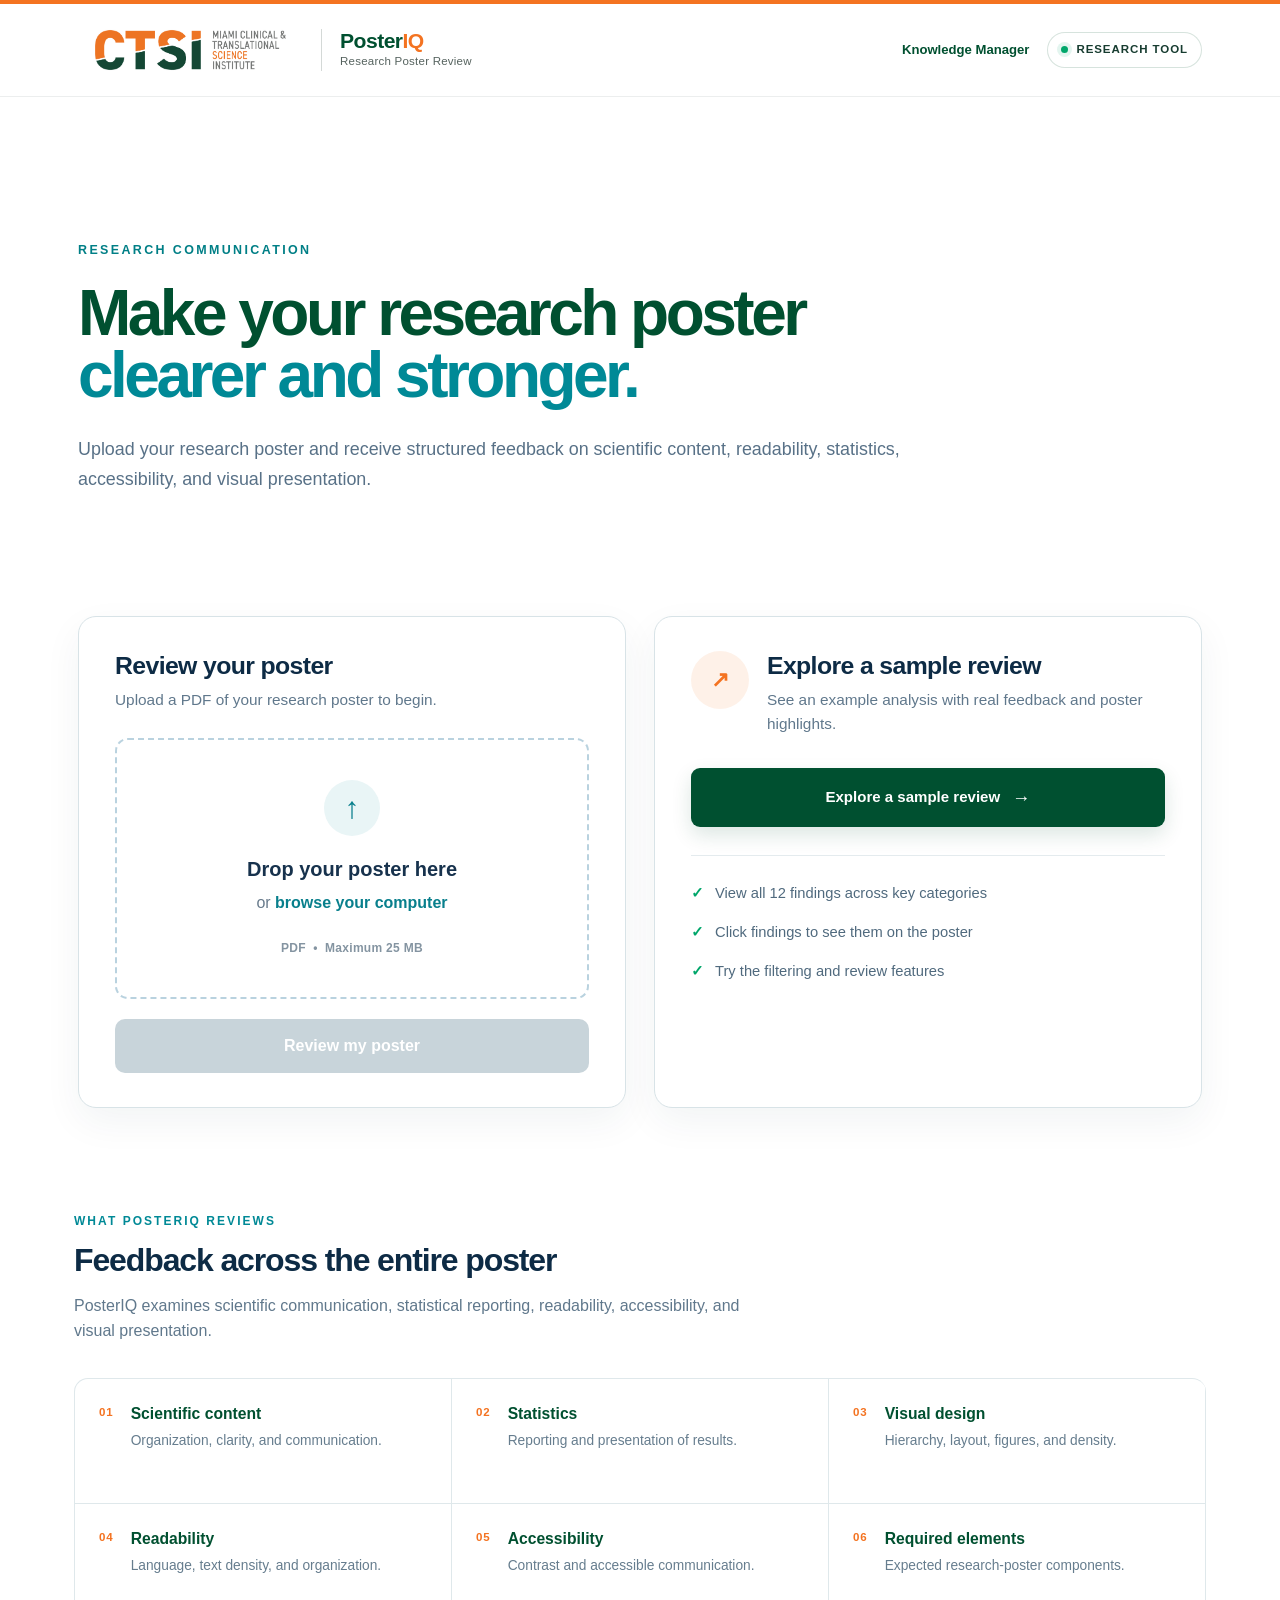
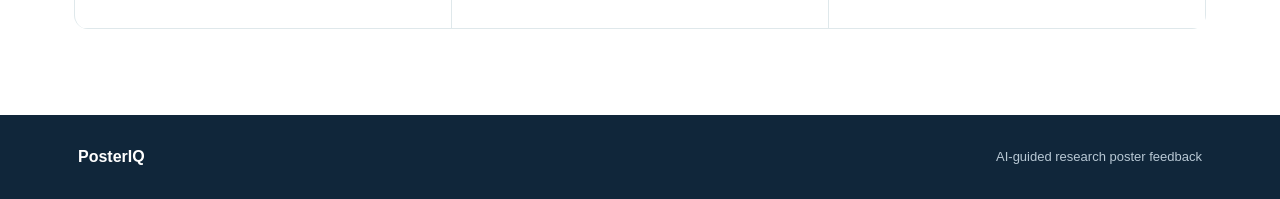
==== frontend/index.html @ c4610f8a "Load mockup images through a fresh CORS request" ====
<!DOCTYPE html>
<html lang="en">

<head>
    <meta charset="UTF-8">
    <meta name="viewport" content="width=device-width, initial-scale=1.0">

    <title>PosterIQ | Research Poster Review</title>

    <link rel="stylesheet" href="styles.css?v=7">
</head>

<body>

    <header class="site-header">
        <div class="header-inner">

            <a href="#" class="brand institutional-brand">

                <img
                    src="assets/ctsi-logo.jpg"
                    alt="Miami Clinical and Translational Science Institute"
                    class="ctsi-logo"
                >

                <span
                    class="brand-divider"
                    aria-hidden="true"
                ></span>

                <span class="product-brand">
                    <strong>
                        Poster<span>IQ</span>
                    </strong>

                    <small>
                        Research Poster Review
                    </small>
                </span>

            </a>


            <div class="header-actions">

                <a
                    href="knowledge.html"
                    class="knowledge-manager-link"
                >
                    Knowledge Manager
                </a>

                <div class="header-badge">
                    <span class="header-badge-dot"></span>
                    Research Tool
                </div>

            </div>

        </div>
    </header>


    <main>

        <!-- =========================================================
             INTRO
        ========================================================== -->
        <section class="hero">

            <div class="hero-content">

                <div class="eyebrow">
                    Research communication
                </div>

                <h1>
                    Make your research poster
                    <span>clearer and stronger.</span>
                </h1>

                <p class="hero-description">
                    Upload your research poster and receive structured feedback
                    on scientific content, readability, statistics, accessibility,
                    and visual presentation.
                </p>

            </div>

        </section>


        <!-- =========================================================
             UPLOAD WORKSPACE
        ========================================================== -->
        <section class="workspace">

            <!-- UPLOAD CARD -->
            <div class="upload-card">

                <div class="upload-heading">

                    <h2>
                        Review your poster
                    </h2>

                    <p>
                        Upload a PDF of your research poster to begin.
                    </p>

                </div>


                <!-- DROP ZONE -->
                <div
                    id="dropZone"
                    class="drop-zone"
                    tabindex="0"
                    role="button"
                    aria-label="Upload research poster PDF"
                >

                    <input
                        id="fileInput"
                        type="file"
                        accept=".pdf,application/pdf"
                        hidden
                    >

                    <div
                        class="upload-icon"
                        aria-hidden="true"
                    >
                        ↑
                    </div>

                    <h3>
                        Drop your poster here
                    </h3>

                    <p>
                        or
                        <span class="browse-text">
                            browse your computer
                        </span>
                    </p>

                    <div class="file-requirements">
                        PDF &nbsp;•&nbsp; Maximum 25 MB
                    </div>

                </div>


                <!-- SELECTED FILE -->
                <div
                    id="selectedFile"
                    class="selected-file hidden"
                >

                    <div class="file-icon">
                        PDF
                    </div>

                    <div class="file-details">

                        <strong id="fileName"></strong>

                        <span id="fileSize"></span>

                    </div>

                    <button
                        id="removeFile"
                        class="remove-file"
                        type="button"
                        aria-label="Remove selected file"
                    >
                        ×
                    </button>

                </div>


                <!-- REVIEW BUTTON -->
                <button
                    id="reviewButton"
                    class="review-button"
                    type="button"
                    disabled
                >
                    Review my poster
                </button>


                <!-- ANALYSIS STATUS -->
                <div
                    id="analysisStatus"
                    class="analysis-status hidden"
                >

                    <div class="spinner"></div>

                    <div>

                        <strong id="statusTitle">
                            Analyzing your poster
                        </strong>

                        <p id="statusMessage">
                            PosterIQ is preparing your review.
                        </p>

                    </div>

                </div>


                <!-- ERROR -->
                <div
                    id="errorMessage"
                    class="error-message hidden"
                ></div>

            </div>


            <!-- =====================================================
                 SAMPLE REVIEW CARD
            ====================================================== -->
            <aside class="sample-card">

                <div class="sample-card-heading">

                    <div
                        class="sample-card-icon"
                        aria-hidden="true"
                    >
                        ↗
                    </div>

                    <div>

                        <h2>
                            Explore a sample review
                        </h2>

                        <p>
                            See an example analysis with real feedback
                            and poster highlights.
                        </p>

                    </div>

                </div>


                <button
                    id="sampleReviewButton"
                    class="sample-card-button"
                    type="button"
                >
                    Explore a sample review
                    <span aria-hidden="true">→</span>
                </button>


                <div class="sample-features">

                    <div>
                        <span aria-hidden="true">✓</span>
                        View all 12 findings across key categories
                    </div>

                    <div>
                        <span aria-hidden="true">✓</span>
                        Click findings to see them on the poster
                    </div>

                    <div>
                        <span aria-hidden="true">✓</span>
                        Try the filtering and review features
                    </div>

                </div>

            </aside>

        </section>


        <!-- =========================================================
             WHAT POSTERIQ REVIEWS
        ========================================================== -->
        <section class="review-areas">

            <div class="review-areas-header">

                <div class="eyebrow">
                    What PosterIQ reviews
                </div>

                <h2>
                    Feedback across the entire poster
                </h2>

                <p>
                    PosterIQ examines scientific communication,
                    statistical reporting, readability, accessibility,
                    and visual presentation.
                </p>

            </div>


            <div class="review-area-grid">

                <div class="review-area-item">
                    <span>01</span>

                    <div>
                        <strong>Scientific content</strong>
                        <p>Organization, clarity, and communication.</p>
                    </div>
                </div>

                <div class="review-area-item">
                    <span>02</span>

                    <div>
                        <strong>Statistics</strong>
                        <p>Reporting and presentation of results.</p>
                    </div>
                </div>

                <div class="review-area-item">
                    <span>03</span>

                    <div>
                        <strong>Visual design</strong>
                        <p>Hierarchy, layout, figures, and density.</p>
                    </div>
                </div>

                <div class="review-area-item">
                    <span>04</span>

                    <div>
                        <strong>Readability</strong>
                        <p>Language, text density, and organization.</p>
                    </div>
                </div>

                <div class="review-area-item">
                    <span>05</span>

                    <div>
                        <strong>Accessibility</strong>
                        <p>Contrast and accessible communication.</p>
                    </div>
                </div>

                <div class="review-area-item">
                    <span>06</span>

                    <div>
                        <strong>Required elements</strong>
                        <p>Expected research-poster components.</p>
                    </div>
                </div>

            </div>

        </section>


        <!-- =========================================================
             REVIEW RESULTS
        ========================================================== -->
        <section
            id="resultsSection"
            class="results-section hidden"
        >

            <!-- RESULTS HEADER -->
            <div class="results-header">

                <div>

                    <div class="eyebrow">
                        PosterIQ review
                    </div>

                    <h2 id="resultsTitle">
                        Your poster feedback
                    </h2>

                    <p>
                        Review the highest-priority recommendations first,
                        then explore feedback by category.
                    </p>

                </div>


                <button
                    id="newReviewButton"
                    class="secondary-button"
                    type="button"
                >
                    Review another poster
                </button>

            </div>


            <!-- =====================================================
                 REVIEW WORKSPACE
            ====================================================== -->
            <div class="review-workspace">

                <!-- POSTER PREVIEW -->
                <aside class="poster-panel">

                    <div class="poster-panel-header">

                        <div>
                            <div class="panel-label">
                                Poster preview
                            </div>

                            <h3 id="posterPanelTitle">
                                Your poster
                            </h3>
                        </div>

                        <span class="preview-hint">
                            Select feedback to locate it on the poster
                        </span>

                    </div>


                    <button id="mockupButton" class="secondary-button mockup-button"
                        type="button" disabled aria-expanded="false" aria-controls="mockupEditor">
                        Preview suggested layout
                    </button>
                    <p id="mockupAvailability" class="mockup-help"></p>

                    <div
                        id="posterPreviewViewport"
                        class="poster-preview-viewport"
                    >

                        <div
                            id="posterCanvas"
                            class="poster-canvas"
                        >

                            <img
                                id="posterPreview"
                                class="poster-preview-image"
                                alt="Preview of the uploaded research poster"
                            >

                            <canvas id="mockupCanvas" class="poster-preview-image hidden"
                                role="img" aria-label="Suggested poster layout preserving the original design"></canvas>

                            <div
                                id="posterHighlights"
                                class="poster-highlights"
                                aria-hidden="true"
                            ></div>

                        </div>

                    </div>


                    <div
                        id="posterLocationStatus"
                        class="poster-location-status"
                    >
                        Poster preview
                    </div>

                    <section id="mockupEditor" class="mockup-editor hidden" aria-label="Suggested layout edits">
                        <h3>Suggested layout</h3>
                        <p class="mockup-help">Your original design stays in place. These are draft edits;
                            check their scientific meaning before using them. Figures and logos stay unchanged.
                            Typography is approximate; this preview is not a print-ready poster.</p>
                        <p id="mockupStatus" role="status" aria-live="polite"></p>
                        <div id="mockupChanges"></div>
                        <button id="downloadMockup" class="secondary-button" type="button" disabled>
                            Download mockup PNG
                        </button>
                    </section>

                </aside>


                <!-- REVIEW FEEDBACK -->
                <div class="feedback-panel">

                    <!-- SUMMARY -->
                    <div class="summary-card">

                        <div class="summary-label">
                            Overall assessment
                        </div>

                        <p
                            id="reviewOverview"
                            class="review-overview"
                        ></p>


                        <div class="summary-columns">

                            <div class="summary-column">

                                <h3>
                                    Strengths
                                </h3>

                                <div
                                    id="reviewStrengths"
                                    class="summary-list"
                                ></div>

                            </div>


                            <div class="summary-column">

                                <h3>
                                    Top priorities
                                </h3>

                                <div
                                    id="reviewPriorities"
                                    class="summary-list"
                                ></div>

                            </div>

                        </div>

                        <div id="assessmentLimitations" class="assessment-limitations hidden"></div>

                    </div>


                    <!-- CATEGORY FILTERS -->
                    <div
                        id="categoryFilters"
                        class="category-filters"
                        aria-label="Review categories"
                    >

                        <button
                            class="filter-button active"
                            data-category="all"
                            type="button"
                        >
                            All feedback
                        </button>

                        <button
                            class="filter-button"
                            data-category="scientific_content"
                            type="button"
                        >
                            Scientific content
                        </button>

                        <button
                            class="filter-button"
                            data-category="statistics"
                            type="button"
                        >
                            Statistics
                        </button>

                        <button
                            class="filter-button"
                            data-category="visual_design"
                            type="button"
                        >
                            Visual design
                        </button>

                        <button
                            class="filter-button"
                            data-category="readability"
                            type="button"
                        >
                            Readability
                        </button>

                        <button
                            class="filter-button"
                            data-category="accessibility"
                            type="button"
                        >
                            Accessibility
                        </button>

                        <button
                            class="filter-button"
                            data-category="required_elements"
                            type="button"
                        >
                            Required elements
                        </button>

                    </div>


                    <!-- DETAILED FINDINGS -->
                    <div class="findings-heading">

                        <div>

                            <div class="panel-label">
                                Detailed review
                            </div>

                            <h3>
                                Feedback
                            </h3>

                        </div>

                        <span id="findingCount"></span>

                    </div>


                    <div
                        id="findingsList"
                        class="findings-list"
                    ></div>

                </div>

            </div>

        </section>

    </main>


    <!-- =============================================================
         FOOTER
    ============================================================== -->
    <footer>

        <div class="footer-inner">

            <strong>
                PosterIQ
            </strong>

            <span>
                AI-guided research poster feedback
            </span>

        </div>

    </footer>


    <script src="mockup.js?v=2"></script>
    <script src="app.js?v=7"></script>

</body>

</html>
---- frontend/styles.css ----
:root {
    --navy: #17324d;
    --navy-dark: #10263a;
    --teal: #087f8c;
    --teal-dark: #056873;
    --teal-light: #e9f5f6;
    --blue-light: #eef4f8;
    --text: #253746;
    --muted: #687b8c;
    --border: #d9e3e9;
    --background: #f7f9fb;
    --white: #ffffff;
    --danger: #b42318;
    --shadow: 0 18px 50px rgba(24, 50, 77, 0.08);
}

/* Suggested layout keeps the original poster as its base. */
.mockup-button { margin: 0 20px; }
.mockup-button:disabled { opacity: 0.55; cursor: not-allowed; }
.mockup-help { font-size: 13px; color: var(--muted); line-height: 1.5; }
#mockupAvailability { padding: 0 20px; }
.mockup-editor { padding: 20px; border-top: 1px solid var(--border); }
.mockup-editor h3 { margin-top: 0; }
.mockup-change { margin: 18px 0; padding: 14px; border: 1px solid var(--border); border-radius: 8px; }
.mockup-change label { display: block; font-weight: 600; }
.mockup-change p { font-size: 13px; line-height: 1.5; overflow-wrap: anywhere; }
.mockup-change textarea { width: 100%; margin-top: 6px; padding: 10px; font: inherit; font-size: 14px; border: 1px solid var(--border); border-radius: 6px; resize: vertical; }
.mockup-change details { margin-bottom: 12px; font-size: 13px; }
.mockup-edit-status { color: var(--teal-dark); }
.assessment-limitations { margin-top: 16px; padding-top: 16px; border-top: 1px solid var(--border); font-size: 14px; }
.mockup-editor button:disabled { opacity: 0.55; cursor: not-allowed; }
#mockupStatus { font-size: 14px; }

* {
    box-sizing: border-box;
}

html {
    scroll-behavior: smooth;
}

body {
    margin: 0;
    background: var(--background);
    color: var(--text);
    font-family:
        Inter,
        "Segoe UI",
        Arial,
        Helvetica,
        sans-serif;
    line-height: 1.5;
}

button,
input {
    font: inherit;
}


/* HEADER */

.site-header {
    background: rgba(255, 255, 255, 0.96);
    border-bottom: 1px solid var(--border);
}

.header-inner {
    max-width: 1180px;
    min-height: 76px;
    margin: 0 auto;
    padding: 0 28px;

    display: flex;
    align-items: center;
    justify-content: space-between;
}

.brand {
    display: flex;
    align-items: center;
    gap: 12px;

    color: var(--navy);
    text-decoration: none;
}

.brand-mark {
    width: 42px;
    height: 42px;

    display: grid;
    place-items: center;

    background: var(--navy);
    color: white;

    border-radius: 10px;

    font-size: 22px;
    font-weight: 800;
}

.brand-text {
    display: flex;
    flex-direction: column;
    line-height: 1.15;
}

.brand-text strong {
    font-size: 20px;
    letter-spacing: -0.4px;
}

.brand-text small {
    margin-top: 4px;
    color: var(--muted);
    font-size: 12px;
}

.header-badge {
    padding: 7px 12px;

    background: var(--teal-light);
    color: var(--teal-dark);

    border-radius: 999px;

    font-size: 12px;
    font-weight: 700;
}


/* HERO */

.hero {
    background:
        linear-gradient(
            135deg,
            #f5f9fb 0%,
            #eef7f7 100%
        );

    border-bottom: 1px solid #e4ecef;
}

.hero-content {
    max-width: 1180px;
    margin: 0 auto;
    padding: 72px 28px 62px;
}

.eyebrow {
    margin-bottom: 14px;

    color: var(--teal);
    font-size: 13px;
    font-weight: 800;

    letter-spacing: 1.4px;
    text-transform: uppercase;
}

.hero h1 {
    max-width: 760px;
    margin: 0;

    color: var(--navy-dark);

    font-size: clamp(42px, 6vw, 68px);
    line-height: 1.03;
    letter-spacing: -2.5px;
}

.hero h1 span {
    color: var(--teal);
}

.hero-description {
    max-width: 690px;
    margin: 24px 0 0;

    color: var(--muted);

    font-size: 18px;
    line-height: 1.7;
}


/* WORKSPACE */

.workspace {
    max-width: 1180px;
    margin: 0 auto;
    padding: 58px 28px 80px;

    display: grid;
    grid-template-columns: minmax(0, 1.15fr) minmax(320px, 0.85fr);
    gap: 42px;
    align-items: start;
}


/* UPLOAD CARD */

.upload-card {
    padding: 34px;

    background: var(--white);

    border: 1px solid var(--border);
    border-radius: 18px;

    box-shadow: var(--shadow);
}

.upload-heading h2 {
    margin: 0;

    color: var(--navy);

    font-size: 26px;
    letter-spacing: -0.6px;
}

.upload-heading p {
    margin: 8px 0 26px;
    color: var(--muted);
}


/* DROP ZONE */

.drop-zone {
    min-height: 285px;
    padding: 40px 24px;

    display: flex;
    flex-direction: column;
    align-items: center;
    justify-content: center;

    text-align: center;

    background: #fbfcfd;

    border: 2px dashed #b9cbd5;
    border-radius: 14px;

    cursor: pointer;

    transition:
        border-color 0.2s ease,
        background 0.2s ease,
        transform 0.2s ease;
}

.drop-zone:hover,
.drop-zone:focus {
    outline: none;

    border-color: var(--teal);
    background: #f4fbfb;
}

.drop-zone.drag-over {
    border-color: var(--teal);
    background: var(--teal-light);
    transform: scale(1.01);
}

.upload-icon {
    width: 56px;
    height: 56px;
    margin-bottom: 18px;

    display: grid;
    place-items: center;

    background: var(--teal-light);
    color: var(--teal);

    border-radius: 50%;

    font-size: 30px;
    font-weight: 400;
}

.drop-zone h3 {
    margin: 0;

    color: var(--navy);

    font-size: 20px;
}

.drop-zone p {
    margin: 7px 0 0;
    color: var(--muted);
}

.browse-text {
    color: var(--teal);
    font-weight: 700;
}

.file-requirements {
    margin-top: 24px;

    color: #8494a1;

    font-size: 12px;
    font-weight: 600;
    letter-spacing: 0.3px;
}


/* SELECTED FILE */

.selected-file {
    margin-top: 18px;
    padding: 14px 16px;

    display: flex;
    align-items: center;
    gap: 14px;

    background: var(--blue-light);

    border: 1px solid #d5e2e9;
    border-radius: 10px;
}

.file-icon {
    width: 44px;
    height: 44px;

    display: grid;
    place-items: center;

    background: var(--navy);
    color: white;

    border-radius: 8px;

    font-size: 11px;
    font-weight: 800;
}

.file-details {
    min-width: 0;
    flex: 1;

    display: flex;
    flex-direction: column;
}

.file-details strong {
    overflow: hidden;
    color: var(--navy);
    text-overflow: ellipsis;
    white-space: nowrap;
}

.file-details span {
    margin-top: 2px;
    color: var(--muted);
    font-size: 12px;
}

.remove-file {
    width: 34px;
    height: 34px;

    background: transparent;
    color: var(--muted);

    border: 0;
    border-radius: 50%;

    cursor: pointer;

    font-size: 24px;
    line-height: 1;
}

.remove-file:hover {
    background: white;
    color: var(--danger);
}


/* REVIEW BUTTON */

.review-button {
    width: 100%;
    margin-top: 20px;
    padding: 15px 20px;

    background: var(--teal);
    color: white;

    border: 0;
    border-radius: 10px;

    cursor: pointer;

    font-weight: 800;

    transition:
        background 0.2s ease,
        transform 0.2s ease;
}

.review-button:hover:not(:disabled) {
    background: var(--teal-dark);
    transform: translateY(-1px);
}

.review-button:disabled {
    background: #c8d4da;
    cursor: not-allowed;
}


/* ANALYSIS STATUS */

.analysis-status {
    margin-top: 20px;
    padding: 17px;

    display: flex;
    align-items: center;
    gap: 14px;

    background: #f2f8fa;

    border: 1px solid #d6e7eb;
    border-radius: 10px;
}

.analysis-status strong {
    color: var(--navy);
}

.analysis-status p {
    margin: 2px 0 0;
    color: var(--muted);
    font-size: 13px;
}

.spinner {
    width: 28px;
    height: 28px;

    flex: 0 0 auto;

    border: 3px solid #cfe2e5;
    border-top-color: var(--teal);
    border-radius: 50%;

    animation: spin 0.8s linear infinite;
}

@keyframes spin {
    to {
        transform: rotate(360deg);
    }
}


/* ERROR */

.error-message {
    margin-top: 18px;
    padding: 13px 15px;

    background: #fff3f2;
    color: var(--danger);

    border: 1px solid #f4ceca;
    border-radius: 8px;

    font-size: 14px;
}


/* REVIEW INFO */

.review-info {
    padding: 8px 0 0;
}

.info-label {
    color: var(--teal);

    font-size: 12px;
    font-weight: 800;

    letter-spacing: 1.2px;
    text-transform: uppercase;
}

.review-info > h2 {
    margin: 10px 0 12px;

    color: var(--navy-dark);

    font-size: 30px;
    line-height: 1.2;
    letter-spacing: -0.8px;
}

.review-info > p {
    margin: 0 0 28px;

    color: var(--muted);
    line-height: 1.7;
}

.review-categories {
    border-top: 1px solid var(--border);
}

.category {
    padding: 18px 0;

    display: grid;
    grid-template-columns: 42px 1fr;
    gap: 12px;

    border-bottom: 1px solid var(--border);
}

.category > span {
    padding-top: 2px;

    color: var(--teal);

    font-size: 12px;
    font-weight: 800;
}

.category strong {
    color: var(--navy);
}

.category p {
    margin: 3px 0 0;

    color: var(--muted);

    font-size: 13px;
}


/* FOOTER */

footer {
    background: var(--navy-dark);
    color: white;
}

.footer-inner {
    max-width: 1180px;
    min-height: 84px;
    margin: 0 auto;
    padding: 0 28px;

    display: flex;
    align-items: center;
    justify-content: space-between;
    gap: 20px;
}

.footer-inner span {
    color: #b8c8d4;
    font-size: 13px;
}


/* UTILITIES */

.hidden {
    display: none !important;
}


/* RESPONSIVE */

@media (max-width: 850px) {
    .workspace {
        grid-template-columns: 1fr;
    }

    .review-info {
        padding-top: 18px;
    }
}

@media (max-width: 600px) {
    .header-inner {
        padding: 0 18px;
    }

    .header-badge {
        display: none;
    }

    .hero-content {
        padding: 52px 20px 46px;
    }

    .hero h1 {
        font-size: 42px;
        letter-spacing: -1.6px;
    }

    .hero-description {
        font-size: 16px;
    }

    .workspace {
        padding: 34px 18px 56px;
    }

    .upload-card {
        padding: 22px;
    }

    .drop-zone {
        min-height: 240px;
    }

    .footer-inner {
        padding: 20px;

        flex-direction: column;
        align-items: flex-start;
        justify-content: center;
    }
}

/* =========================================================
   REVIEW RESULTS
========================================================= */

.results-section {
    max-width: 1180px;
    margin: 0 auto;
    padding: 20px 28px 90px;
}

.results-header {
    margin-bottom: 30px;

    display: flex;
    align-items: flex-end;
    justify-content: space-between;
    gap: 30px;
}

.results-header h2 {
    margin: 6px 0 8px;

    color: var(--navy-dark);

    font-size: 36px;
    line-height: 1.15;
    letter-spacing: -1px;
}

.results-header p {
    max-width: 680px;
    margin: 0;

    color: var(--muted);
    line-height: 1.7;
}

.secondary-button {
    flex: 0 0 auto;

    padding: 11px 17px;

    background: white;
    color: var(--navy);

    border: 1px solid var(--border);
    border-radius: 9px;

    cursor: pointer;

    font-weight: 700;
}

.secondary-button:hover {
    border-color: var(--teal);
    color: var(--teal);
}


/* SUMMARY */

.summary-card {
    padding: 30px;

    background: white;

    border: 1px solid var(--border);
    border-radius: 16px;

    box-shadow: var(--shadow);
}

.summary-label {
    margin-bottom: 8px;

    color: var(--teal);

    font-size: 12px;
    font-weight: 800;
    letter-spacing: 1px;
    text-transform: uppercase;
}

.review-overview {
    max-width: 940px;
    margin: 0;

    color: var(--navy-dark);

    font-size: 19px;
    line-height: 1.65;
}

.summary-columns {
    margin-top: 28px;
    padding-top: 26px;

    display: grid;
    grid-template-columns: 1fr 1fr;
    gap: 40px;

    border-top: 1px solid var(--border);
}

.summary-column h3 {
    margin: 0 0 14px;

    color: var(--navy);

    font-size: 16px;
}

.summary-item {
    position: relative;

    margin: 0 0 11px;
    padding-left: 20px;

    color: var(--text);

    font-size: 14px;
    line-height: 1.55;
}

.summary-item::before {
    content: "";

    position: absolute;
    top: 8px;
    left: 1px;

    width: 7px;
    height: 7px;

    background: var(--teal);

    border-radius: 50%;
}


/* CATEGORY FILTERS */

.category-filters {
    margin: 34px 0 28px;

    display: flex;
    flex-wrap: wrap;
    gap: 8px;
}

.filter-button {
    padding: 9px 13px;

    background: white;
    color: var(--muted);

    border: 1px solid var(--border);
    border-radius: 999px;

    cursor: pointer;

    font-size: 13px;
    font-weight: 700;
}

.filter-button:hover {
    border-color: #9cb8c2;
    color: var(--navy);
}

.filter-button.active {
    background: var(--navy);
    color: white;

    border-color: var(--navy);
}


/* FINDINGS */

.findings-heading {
    margin-bottom: 14px;

    display: flex;
    align-items: center;
    justify-content: space-between;
}

.findings-heading h3 {
    margin: 0;

    color: var(--navy-dark);

    font-size: 21px;
}

.findings-heading span {
    color: var(--muted);
    font-size: 13px;
}

.findings-list {
    display: grid;
    gap: 14px;
}

.finding-card {
    overflow: hidden;

    background: white;

    border: 1px solid var(--border);
    border-radius: 13px;
}

.finding-main {
    padding: 22px 24px;
}

.finding-meta {
    margin-bottom: 12px;

    display: flex;
    flex-wrap: wrap;
    align-items: center;
    gap: 8px;
}

.finding-category {
    color: var(--teal);

    font-size: 11px;
    font-weight: 800;
    letter-spacing: 0.8px;
    text-transform: uppercase;
}

.priority-badge {
    padding: 4px 8px;

    border-radius: 999px;

    font-size: 10px;
    font-weight: 800;
    letter-spacing: 0.5px;
    text-transform: uppercase;
}

.priority-high {
    background: #fff0ee;
    color: #a83b31;
}

.priority-medium {
    background: #fff7e8;
    color: #986a16;
}

.priority-low {
    background: #eef5f8;
    color: #567381;
}

.finding-title {
    margin: 0;

    color: var(--navy-dark);

    font-size: 18px;
    line-height: 1.4;
}

.finding-section {
    margin-top: 20px;
}

.finding-section-label {
    margin-bottom: 5px;

    color: var(--muted);

    font-size: 11px;
    font-weight: 800;
    letter-spacing: 0.8px;
    text-transform: uppercase;
}

.finding-section p {
    margin: 0;

    color: var(--text);

    font-size: 14px;
    line-height: 1.65;
}


/* GUIDANCE SOURCE */

.guidance-source {
    padding: 14px 24px;

    display: flex;
    align-items: flex-start;
    justify-content: space-between;
    gap: 18px;

    background: #f7fafb;

    border-top: 1px solid var(--border);
}

.guidance-source strong {
    display: block;

    margin-bottom: 2px;

    color: var(--navy);

    font-size: 12px;
}

.guidance-source span {
    color: var(--muted);

    font-size: 12px;
    line-height: 1.45;
}

.guidance-type {
    flex: 0 0 auto;

    padding: 5px 8px;

    background: var(--teal-light);
    color: var(--teal-dark);

    border-radius: 6px;

    font-size: 10px !important;
    font-weight: 800;

    text-transform: uppercase;
}

.guidance-type.general {
    background: #eef2f4;
    color: #637682;
}


/* RESULTS RESPONSIVE */

@media (max-width: 750px) {

    .results-section {
        padding: 10px 18px 60px;
    }

    .results-header {
        align-items: flex-start;
        flex-direction: column;
    }

    .results-header h2 {
        font-size: 30px;
    }

    .summary-columns {
        grid-template-columns: 1fr;
        gap: 24px;
    }

    .guidance-source {
        flex-direction: column;
    }
}

/* =========================================================
   REVIEW WORKSPACE V2
========================================================= */

.review-workspace {
    display: grid;
    grid-template-columns: minmax(420px, 0.9fr) minmax(520px, 1.1fr);
    gap: 28px;
    align-items: start;
}


/* POSTER PANEL */

.poster-panel {
    position: sticky;
    top: 24px;

    overflow: hidden;

    background: var(--white);

    border: 1px solid var(--border);
    border-radius: 16px;

    box-shadow: var(--shadow);
}

.poster-panel-header {
    padding: 20px 22px 17px;

    display: flex;
    align-items: flex-start;
    justify-content: space-between;
    gap: 18px;

    border-bottom: 1px solid var(--border);
}

.panel-label {
    margin-bottom: 4px;

    color: var(--teal);

    font-size: 10px;
    font-weight: 800;
    letter-spacing: 1px;
    text-transform: uppercase;
}

.poster-panel-header h3 {
    margin: 0;

    color: var(--navy-dark);

    font-size: 19px;
    line-height: 1.2;
}

.preview-hint {
    max-width: 175px;

    color: var(--muted);

    font-size: 11px;
    line-height: 1.4;
    text-align: right;
}


/* POSTER VIEWPORT */

.poster-preview-viewport {
    min-height: 390px;
	max-height: 72vh;
    padding: 20px;

    display: flex;
    align-items: flex-start;
    justify-content: center;

    overflow: auto;

    background: #edf1f3;
}

.poster-canvas {
    position: relative;

    width: 100%;
    max-width: 560px;
    margin: 0 auto;

    line-height: 0;
}

.poster-preview-image {
    display: block;

    width: 100%;
    max-width: 100%;
    height: auto;
    object-fit: contain;

    background: white;

    border: 1px solid #cfd9de;

    box-shadow:
        0 8px 24px rgba(16, 38, 58, 0.12);
}

.poster-highlights {
    position: absolute;
    inset: 0;

    pointer-events: none;
}


/* LOCATION STATUS */

.poster-location-status {
    min-height: 42px;
    padding: 12px 20px;

    display: flex;
    align-items: center;

    background: #f8fafb;
    color: var(--muted);

    border-top: 1px solid var(--border);

    font-size: 12px;
}


/* FEEDBACK PANEL */

.feedback-panel {
    min-width: 0;
}

.feedback-panel .summary-card {
    box-shadow: none;
}

.feedback-panel .review-overview {
    font-size: 17px;
}

.feedback-panel .summary-columns {
    gap: 26px;
}

.feedback-panel .category-filters {
    margin-top: 24px;
    margin-bottom: 24px;
}


/* FINDINGS IN WORKSPACE */

.feedback-panel .findings-heading {
    margin-top: 4px;
    margin-bottom: 14px;

    align-items: flex-end;
}

.feedback-panel .findings-heading h3 {
    margin: 2px 0 0;
}

.feedback-panel .finding-card {
    transition:
        border-color 0.2s ease,
        box-shadow 0.2s ease,
        transform 0.2s ease;
}

.feedback-panel .finding-card:hover {
    border-color: #adc6cf;

    box-shadow:
        0 8px 24px rgba(24, 50, 77, 0.07);

    transform: translateY(-1px);
}


/* =========================================================
   REVIEW WORKSPACE RESPONSIVE
========================================================= */

@media (max-width: 1050px) {

    .review-workspace {
        grid-template-columns: minmax(340px, 0.8fr) minmax(440px, 1.2fr);
        gap: 22px;
    }

    .poster-panel-header {
        flex-direction: column;
        gap: 7px;
    }

    .preview-hint {
        max-width: none;
        text-align: left;
    }

}


@media (max-width: 850px) {

    .review-workspace {
        grid-template-columns: 1fr;
    }

    .poster-panel {
        position: relative;
        top: auto;
    }

    .poster-preview-viewport {
        min-height: 0;
    }

}


@media (max-width: 600px) {

    .poster-preview-viewport {
        padding: 12px;
    }

    .poster-panel-header {
        padding: 17px;
    }

    .poster-location-status {
        padding: 11px 17px;
    }

}

/* =========================================================
   LOCATION-AWARE FEEDBACK
========================================================= */

.poster-highlight {
    position: absolute;

    background: rgba(0, 137, 150, 0.18);
    border: 3px solid var(--teal);
    border-radius: 4px;

    box-shadow:
        0 0 0 2px rgba(255, 255, 255, 0.8),
        0 4px 14px rgba(0, 77, 86, 0.2);

    animation: poster-highlight-in 0.25s ease-out;
}

@keyframes poster-highlight-in {
    from {
        opacity: 0;
        transform: scale(0.98);
    }

    to {
        opacity: 1;
        transform: scale(1);
    }
}


.finding-card[role="button"] {
    cursor: pointer;
}

.finding-card[role="button"]:focus-visible {
    outline: 3px solid rgba(0, 137, 150, 0.25);
    outline-offset: 3px;
}

.finding-card-active {
    border-color: var(--teal) !important;

    box-shadow:
        0 0 0 2px rgba(0, 137, 150, 0.12),
        0 10px 28px rgba(24, 50, 77, 0.09) !important;
}

/* =========================================================
   SAMPLE REVIEW
========================================================= */

.sample-review-option {
    margin-top: 22px;
}

.sample-divider {
    display: flex;
    align-items: center;
    gap: 12px;
    margin: 0 0 16px;
    color: var(--muted);
    font-size: 0.78rem;
    text-transform: uppercase;
    letter-spacing: 0.08em;
}

.sample-divider::before,
.sample-divider::after {
    content: "";
    flex: 1;
    height: 1px;
    background: var(--border);
}

.sample-divider span {
    flex: 0 0 auto;
}

.sample-review-button {
    width: 100%;
    display: flex;
    align-items: center;
    gap: 14px;

    padding: 15px 17px;

    background: #ffffff;
    border: 1px solid var(--border);
    border-radius: 10px;

    color: var(--navy);
    text-align: left;
    font: inherit;

    cursor: pointer;

    transition:
        border-color 0.18s ease,
        box-shadow 0.18s ease,
        transform 0.18s ease;
}

.sample-review-button:hover {
    border-color: var(--teal);
    box-shadow: 0 6px 18px rgba(24, 50, 77, 0.08);
    transform: translateY(-1px);
}

.sample-review-button:focus-visible {
    outline: 3px solid rgba(0, 137, 150, 0.2);
    outline-offset: 3px;
}

.sample-review-icon {
    display: flex;
    align-items: center;
    justify-content: center;

    flex: 0 0 38px;
    width: 38px;
    height: 38px;

    border-radius: 50%;
    background: rgba(0, 137, 150, 0.1);

    color: var(--teal);
    font-size: 1.05rem;
    font-weight: 700;
}

.sample-review-text {
    display: flex;
    flex-direction: column;
    gap: 3px;
}

.sample-review-text strong {
    font-size: 0.94rem;
}

.sample-review-text small {
    color: var(--muted);
    font-size: 0.8rem;
    line-height: 1.4;
}

/* =========================================================
   CTSI / POSTERIQ INSTITUTIONAL HEADER
========================================================= */

.site-header {
    background: #f7f4ed;
    border-top: 4px solid #f47321;
    border-bottom: 1px solid rgba(17, 48, 38, 0.08);
}

.header-inner {
    min-height: 92px;
}

.institutional-brand {
    display: flex;
    align-items: center;
    gap: 18px;
    text-decoration: none;
}

.ctsi-logo {
    display: block;
    width: 225px;
    height: auto;
    object-fit: contain;
}

.brand-divider {
    width: 1px;
    height: 42px;
    background: rgba(17, 48, 38, 0.18);
}

.product-brand {
    display: flex;
    flex-direction: column;
    gap: 2px;
}

.product-brand strong {
    color: #005030;
    font-size: 1.32rem;
    font-weight: 700;
    letter-spacing: -0.025em;
    line-height: 1;
}

.product-brand strong span {
    color: #f47321;
}

.product-brand small {
    color: #56635f;
    font-size: 0.72rem;
    font-weight: 500;
    letter-spacing: 0.02em;
}

.header-badge {
    display: inline-flex;
    align-items: center;
    gap: 8px;

    padding: 8px 13px;

    background: rgba(255, 255, 255, 0.72);
    border: 1px solid rgba(0, 80, 48, 0.16);
    border-radius: 999px;

    color: #173c30;
    font-size: 0.72rem;
    font-weight: 700;
    letter-spacing: 0.08em;
    text-transform: uppercase;
}

.header-badge-dot {
    width: 7px;
    height: 7px;
    border-radius: 50%;
    background: #00a66a;
    box-shadow: 0 0 0 4px rgba(0, 166, 106, 0.11);
}

@media (max-width: 700px) {
    .ctsi-logo {
        width: 175px;
    }

    .brand-divider {
        height: 34px;
    }

    .product-brand small {
        display: none;
    }

    .header-badge {
        display: none;
    }
}

/* =========================================================
   POSTERIQ BRANDING — WHITE CANVAS
========================================================= */

body {
    background: #ffffff;
}

.site-header {
    background: #ffffff;
}

.hero {
    background: #ffffff;
    border-bottom: 0;
}

.workspace {
    background: #ffffff;
}

/* =========================================================
   LANDING PAGE ACTION CARDS
========================================================= */

.workspace {
    display: grid;
    grid-template-columns: repeat(2, minmax(0, 1fr));
    gap: 28px;
    align-items: stretch;

    max-width: 1180px;
    margin: 0 auto;
    padding-top: 30px;
    padding-bottom: 70px;
}

.upload-card,
.sample-card {
    min-width: 0;
    padding: 34px 36px;

    background: #ffffff;
    border: 1px solid #d8e3e7;
    border-radius: 18px;

    box-shadow:
        0 14px 38px rgba(24, 50, 77, 0.055);
}

.upload-card {
    display: flex;
    flex-direction: column;
}

.upload-heading h2,
.sample-card-heading h2 {
    margin: 0 0 7px;

    color: #0d2b45;
    font-size: 1.55rem;
    line-height: 1.2;
    letter-spacing: -0.025em;
}

.upload-heading p,
.sample-card-heading p {
    margin: 0;

    color: #60788c;
    font-size: 0.96rem;
    line-height: 1.55;
}


/* Upload area */

.drop-zone {
    margin-top: 26px;
    min-height: 215px;

    display: flex;
    flex-direction: column;
    align-items: center;
    justify-content: center;

    background: #ffffff;
    border: 2px dashed #b9d2df;
    border-radius: 13px;
}

.review-button {
    margin-top: 20px;
}


/* Sample card */

.sample-card {
    display: flex;
    flex-direction: column;
}

.sample-card-heading {
    display: flex;
    align-items: flex-start;
    gap: 18px;
}

.sample-card-icon {
    display: flex;
    align-items: center;
    justify-content: center;

    flex: 0 0 58px;
    width: 58px;
    height: 58px;

    border-radius: 50%;

    background: rgba(244, 115, 33, 0.10);
    color: #f47321;

    font-size: 1.35rem;
    font-weight: 700;
}

.sample-card-button {
    width: 100%;

    display: flex;
    align-items: center;
    justify-content: center;
    gap: 12px;

    margin-top: 32px;
    padding: 16px 20px;

    border: 0;
    border-radius: 9px;

    background: #005030;
    color: #ffffff;

    font: inherit;
    font-size: 0.94rem;
    font-weight: 700;

    cursor: pointer;

    box-shadow:
        0 8px 20px rgba(0, 80, 48, 0.14);

    transition:
        background 0.18s ease,
        transform 0.18s ease,
        box-shadow 0.18s ease;
}

.sample-card-button:hover {
    background: #006b40;
    transform: translateY(-1px);

    box-shadow:
        0 10px 24px rgba(0, 80, 48, 0.18);
}

.sample-card-button:focus-visible {
    outline: 3px solid rgba(0, 137, 150, 0.22);
    outline-offset: 3px;
}

.sample-card-button span {
    font-size: 1.15rem;
}

.sample-features {
    display: grid;
    gap: 17px;

    margin-top: 28px;
    padding-top: 26px;

    border-top: 1px solid #e4ebee;

    color: #506a7e;
    font-size: 0.92rem;
}

.sample-features div {
    display: flex;
    align-items: flex-start;
    gap: 11px;
}

.sample-features span {
    color: #00a66a;
    font-weight: 800;
}


/* Responsive */

@media (max-width: 850px) {
    .workspace {
        grid-template-columns: 1fr;
    }
}

@media (max-width: 600px) {
    .upload-card,
    .sample-card {
        padding: 26px 22px;
    }
}

/* =========================================================
   POSTERIQ HERO REFINEMENT
========================================================= */

.hero {
    padding: 72px 24px 42px;
}

.hero-content {
    width: 100%;
    max-width: 1180px;
    margin: 0 auto;
}

.hero .eyebrow {
    margin-bottom: 22px;

    color: #007f86;
    font-size: 0.78rem;
    font-weight: 800;
    letter-spacing: 0.19em;
    text-transform: uppercase;
}

.hero h1 {
    max-width: 850px;
    margin: 0;

    color: #005030;
    font-size: clamp(3rem, 5vw, 4.65rem);
    font-weight: 750;
    line-height: 0.98;
    letter-spacing: -0.055em;
}

.hero h1 span {
    display: block;
    color: #008996;
}

.hero-description {
    max-width: 850px;
    margin: 28px 0 0;

    color: #587187;
    font-size: 1.12rem;
    line-height: 1.65;
}


/* Bring the action cards closer to the hero */

.workspace {
    padding-top: 18px;
}


/* Responsive hero */

@media (max-width: 850px) {
    .hero {
        padding-top: 54px;
        padding-bottom: 34px;
    }

    .hero h1 {
        max-width: 700px;
    }
}

@media (max-width: 600px) {
    .hero {
        padding: 42px 22px 28px;
    }

    .hero h1 {
        font-size: clamp(2.55rem, 12vw, 3.4rem);
        line-height: 1;
    }

    .hero-description {
        margin-top: 22px;
        font-size: 1rem;
    }
}

/* =========================================================
   WHAT POSTERIQ REVIEWS
========================================================= */

.review-areas {
    max-width: 1180px;
    margin: 0 auto;
    padding: 34px 24px 86px;
}

.review-areas-header {
    max-width: 680px;
    margin-bottom: 34px;
}

.review-areas-header .eyebrow {
    margin-bottom: 12px;

    color: #008996;
    font-size: 0.75rem;
    font-weight: 800;
    letter-spacing: 0.17em;
    text-transform: uppercase;
}

.review-areas-header h2 {
    margin: 0;

    color: #0d2b45;
    font-size: 2rem;
    line-height: 1.15;
    letter-spacing: -0.035em;
}

.review-areas-header p {
    margin: 14px 0 0;

    color: #60788c;
    font-size: 1rem;
    line-height: 1.6;
}


/* Category grid */

.review-area-grid {
    display: grid;
    grid-template-columns: repeat(3, minmax(0, 1fr));

    border-top: 1px solid #dfe8eb;
    border-left: 1px solid #dfe8eb;

    border-radius: 14px;
    overflow: hidden;

    background: #ffffff;
}

.review-area-item {
    display: flex;
    align-items: flex-start;
    gap: 17px;

    min-height: 125px;
    padding: 25px 24px;

    border-right: 1px solid #dfe8eb;
    border-bottom: 1px solid #dfe8eb;
}

.review-area-item > span {
    flex: 0 0 auto;

    color: #f47321;
    font-size: 0.72rem;
    font-weight: 800;
    letter-spacing: 0.08em;
}

.review-area-item strong {
    display: block;

    color: #005030;
    font-size: 0.98rem;
    line-height: 1.3;
}

.review-area-item p {
    margin: 7px 0 0;

    color: #667d8e;
    font-size: 0.86rem;
    line-height: 1.5;
}


/* Subtle interaction */

.review-area-item {
    transition:
        background 0.18s ease,
        transform 0.18s ease;
}

.review-area-item:hover {
    background: #f8fbfa;
}


/* Responsive */

@media (max-width: 850px) {
    .review-area-grid {
        grid-template-columns: repeat(2, minmax(0, 1fr));
    }
}

@media (max-width: 600px) {
    .review-areas {
        padding: 24px 22px 64px;
    }

    .review-area-grid {
        grid-template-columns: 1fr;
    }

    .review-area-item {
        min-height: auto;
    }
}

/* =========================================================
   POSTERIQ REVIEW EXPERIENCE
========================================================= */

.results-section {
    background: #ffffff;
}

.results-header {
    max-width: 1180px;
    margin-left: auto;
    margin-right: auto;
    padding-top: 58px;
    padding-bottom: 30px;
}

.results-header .eyebrow {
    color: #008996;
    font-size: 0.75rem;
    font-weight: 800;
    letter-spacing: 0.17em;
    text-transform: uppercase;
}

.results-header h2 {
    margin-top: 12px;
    color: #0d2b45;
    font-size: 2.45rem;
    line-height: 1.1;
    letter-spacing: -0.04em;
}

.results-header p {
    margin-top: 10px;
    color: #60788c;
}


/* Review another poster */

.secondary-button {
    border: 1px solid #cbdde2;
    border-radius: 9px;
    background: #ffffff;
    color: #005030;
    font-weight: 700;
}

.secondary-button:hover {
    border-color: #005030;
    background: #f7fbf9;
}


/* Main two-column review workspace */

.review-workspace {
    max-width: 1180px;
    margin-left: auto;
    margin-right: auto;
    gap: 28px;
}


/* Poster panel */

.poster-panel {
    overflow: hidden;

    background: #ffffff;
    border: 1px solid #d8e3e7;
    border-radius: 16px;

    box-shadow:
        0 14px 38px rgba(24, 50, 77, 0.055);
}

.poster-panel-header {
    padding: 20px 22px;
}

.panel-label {
    color: #008996;
    font-size: 0.7rem;
    font-weight: 800;
    letter-spacing: 0.12em;
    text-transform: uppercase;
}

.poster-panel-header h3 {
    margin-top: 5px;
    color: #0d2b45;
    font-size: 1.25rem;
}

.preview-hint {
    max-width: 190px;
    color: #718696;
    font-size: 0.75rem;
    line-height: 1.4;
    text-align: right;
}

.poster-location-status {
    padding: 12px 20px;

    border-top: 1px solid #e1e9ec;

    color: #637b8d;
    font-size: 0.78rem;
}


/* Overall assessment */

.summary-card {
    padding: 30px;

    background: #ffffff;
    border: 1px solid #d8e3e7;
    border-radius: 16px;

    box-shadow:
        0 14px 38px rgba(24, 50, 77, 0.055);
}

.summary-label {
    color: #008996;
    font-size: 0.72rem;
    font-weight: 800;
    letter-spacing: 0.13em;
    text-transform: uppercase;
}

.review-overview {
    margin-top: 14px;

    color: #17364e;
    font-size: 1rem;
    line-height: 1.65;
}

.summary-columns {
    margin-top: 26px;
    padding-top: 25px;

    border-top: 1px solid #e1e9ec;
    gap: 30px;
}

.summary-column h3 {
    margin-bottom: 14px;

    color: #0d2b45;
    font-size: 0.95rem;
}

.summary-list {
    color: #536c7e;
    font-size: 0.88rem;
    line-height: 1.55;
}


/* Make the bullets feel intentional */

.summary-list li::marker {
    color: #008996;
}


/* Responsive */

@media (max-width: 850px) {
    .results-header,
    .review-workspace {
        max-width: none;
    }

    .results-header h2 {
        font-size: 2rem;
    }

    .summary-card {
        padding: 24px;
    }
}

/* =========================================================
   DETAILED FEEDBACK CARDS
========================================================= */

.findings-heading {
    margin-top: 28px;
    margin-bottom: 16px;
}

.findings-heading h3 {
    margin-top: 5px;

    color: #0d2b45;
    font-size: 1.35rem;
    letter-spacing: -0.02em;
}

#findingCount {
    color: #718696;
    font-size: 0.82rem;
}


/* Individual finding */

.finding-card {
    padding: 26px 26px 28px;

    background: #ffffff;
    border: 1px solid #d8e3e7;
    border-radius: 14px;

    box-shadow:
        0 8px 26px rgba(24, 50, 77, 0.045);

    transition:
        border-color 0.18s ease,
        box-shadow 0.18s ease,
        transform 0.18s ease;
}

.finding-card:hover {
    border-color: #9fcbd0;

    box-shadow:
        0 12px 30px rgba(24, 50, 77, 0.075);
}


/* Finding headline */

.finding-card h4 {
    margin-top: 17px;
    margin-bottom: 22px;

    color: #0d2b45;
    font-size: 1.12rem;
    line-height: 1.38;
    letter-spacing: -0.015em;
}


/* Labels such as Evidence / Recommendation */

.finding-section-label {
    margin-top: 20px;
    margin-bottom: 7px;

    color: #60788c;
    font-size: 0.69rem;
    font-weight: 800;
    letter-spacing: 0.1em;
    text-transform: uppercase;
}


/* Main finding text */

.finding-card p {
    color: #304d63;
    line-height: 1.58;
}


/* Make recommendation visually distinct */

.finding-recommendation {
    margin-top: 22px;
    padding: 18px 20px;

    background: #f5faf8;
    border-left: 4px solid #005030;
    border-radius: 0 9px 9px 0;
}


/* Poster location */

.finding-location {
    margin-top: 18px;
    padding: 11px 14px;

    background: #f6fafb;
    border-radius: 8px;

    color: #536d80;
    font-size: 0.82rem;
}


/* Provenance / supporting guidance */

.finding-guidance {
    margin-top: 22px;
    padding-top: 18px;

    border-top: 1px solid #e2eaed;

    color: #687f90;
    font-size: 0.8rem;
    line-height: 1.5;
}


/* Selected finding */

.finding-card-active {
    border-color: #008996 !important;

    box-shadow:
        0 0 0 3px rgba(0, 137, 150, 0.10),
        0 14px 32px rgba(24, 50, 77, 0.08) !important;
}

/* =========================================================
   RICH PROVENANCE
========================================================= */

.guidance-content {
    min-width: 0;
}

.guidance-content > strong {
    display: block;

    color: #17364e;
    font-size: 0.82rem;
    font-weight: 800;
}

.guidance-meta {
    margin-top: 5px;

    color: #60788c;
    font-size: 0.78rem;
    line-height: 1.45;
}

.guidance-text {
    max-width: 720px;
    margin: 12px 0 0;

    color: #304d63;
    font-size: 0.84rem;
    line-height: 1.55;
}

.guidance-reference {
    display: inline-block;

    margin-top: 10px;
    padding: 4px 8px;

    background: #f1f6f5;
    border: 1px solid #d7e5e1;
    border-radius: 5px;

    color: #45665b;
    font-size: 0.7rem;
    font-weight: 700;
    letter-spacing: 0.04em;
}

.general-guidance-text {
    color: #667d8e;
}

/* =========================================================
   KNOWLEDGE MANAGER
========================================================= */

.knowledge-manager {
    width: min(1180px, calc(100% - 48px));
    margin: 0 auto;
    padding: 56px 0 80px;
}

.knowledge-header {
    display: flex;
    align-items: flex-start;
    justify-content: space-between;
    gap: 32px;
    margin-bottom: 34px;
}

.knowledge-header h1 {
    margin: 8px 0 10px;
    color: #17364e;
    font-size: clamp(2rem, 4vw, 3rem);
    line-height: 1.05;
}

.knowledge-header p {
    max-width: 650px;
    margin: 0;
    color: #60788c;
    font-size: 1rem;
    line-height: 1.6;
}

.knowledge-summary {
    display: grid;
    grid-template-columns: repeat(3, 1fr);
    gap: 16px;
    margin-bottom: 26px;
}

.knowledge-stat {
    padding: 22px 24px;
    background: #ffffff;
    border: 1px solid #dbe6e3;
    border-radius: 10px;
}

.knowledge-stat strong {
    display: block;
    margin-bottom: 5px;
    color: #005030;
    font-size: 1.8rem;
}

.knowledge-stat span {
    color: #60788c;
    font-size: 0.84rem;
    font-weight: 700;
}

.knowledge-controls {
    display: grid;
    grid-template-columns: minmax(0, 1fr) 240px;
    gap: 14px;
    margin-bottom: 22px;
}

.knowledge-controls input,
.knowledge-controls select {
    width: 100%;
    padding: 12px 14px;
    background: #ffffff;
    border: 1px solid #cad9d5;
    border-radius: 7px;
    color: #17364e;
    font: inherit;
    box-sizing: border-box;
}

.knowledge-controls input:focus,
.knowledge-controls select:focus {
    outline: 2px solid rgba(0, 80, 48, 0.15);
    border-color: #005030;
}

.knowledge-records {
    display: grid;
    gap: 14px;
}

.knowledge-record {
    padding: 22px 24px;
    background: #ffffff;
    border: 1px solid #dbe6e3;
    border-radius: 10px;
}

.knowledge-record-heading {
    display: flex;
    align-items: flex-start;
    justify-content: space-between;
    gap: 24px;
}

.knowledge-record-heading h2 {
    margin: 7px 0 0;
    color: #17364e;
    font-size: 1.05rem;
    line-height: 1.35;
}

.knowledge-category {
    display: inline-block;
    color: #007f72;
    font-size: 0.7rem;
    font-weight: 800;
    letter-spacing: 0.06em;
    text-transform: uppercase;
}

.knowledge-reference {
    flex: 0 0 auto;
    padding: 5px 8px;
    background: #f1f6f5;
    border: 1px solid #d7e5e1;
    border-radius: 5px;
    color: #45665b;
    font-size: 0.7rem;
    font-weight: 700;
    letter-spacing: 0.03em;
}

.knowledge-guidance-text {
    max-width: 850px;
    margin: 15px 0 13px;
    color: #304d63;
    font-size: 0.92rem;
    line-height: 1.6;
}

.knowledge-source {
    padding-top: 12px;
    border-top: 1px solid #edf2f0;
    color: #718595;
    font-size: 0.78rem;
}

.knowledge-empty {
    padding: 48px 24px;
    background: #ffffff;
    border: 1px dashed #cad9d5;
    border-radius: 10px;
    color: #60788c;
    text-align: center;
}

@media (max-width: 760px) {
    .knowledge-manager {
        width: min(100% - 28px, 1180px);
        padding-top: 36px;
    }

    .knowledge-header {
        flex-direction: column;
    }

    .knowledge-summary {
        grid-template-columns: 1fr;
    }

    .knowledge-controls {
        grid-template-columns: 1fr;
    }

    .knowledge-record-heading {
        flex-direction: column;
        gap: 10px;
    }
}

.knowledge-site-header {
    display: flex;
    align-items: center;
    justify-content: space-between;
    gap: 24px;

    min-height: 74px;
    padding: 12px max(28px, calc((100% - 1180px) / 2));

    background: #ffffff;
    border-bottom: 1px solid #e3ebe8;
}

.knowledge-site-brand {
    display: flex;
    align-items: center;
    gap: 20px;
}

.knowledge-site-logo {
    display: block;
    width: 210px;
    height: auto;
}

.knowledge-site-title {
    padding-left: 20px;
    border-left: 1px solid #dce5e2;
}

.knowledge-site-title strong,
.knowledge-site-title span {
    display: block;
}

.knowledge-site-title strong {
    color: #17364e;
    font-size: 1rem;
    font-weight: 800;
}

.knowledge-site-title span {
    margin-top: 2px;
    color: #6b8191;
    font-size: 0.76rem;
}

.knowledge-back-link {
    color: #005030;
    font-size: 0.84rem;
    font-weight: 700;
    text-decoration: none;
}

.knowledge-back-link:hover {
    text-decoration: underline;
}

@media (max-width: 600px) {
    .knowledge-site-header {
        padding: 12px 18px;
    }

    .knowledge-site-logo {
        width: 150px;
    }

    .knowledge-site-title {
        display: none;
    }
}

/* =========================================================
   KNOWLEDGE MANAGER — GUIDANCE EDITOR
========================================================= */

.knowledge-modal[hidden] {
    display: none;
}

.knowledge-modal {
    position: fixed;
    inset: 0;
    z-index: 1000;

    display: flex;
    align-items: center;
    justify-content: center;

    padding: 28px;
}

.knowledge-modal-backdrop {
    position: absolute;
    inset: 0;

    background: rgba(18, 43, 58, 0.48);
    backdrop-filter: blur(2px);
}

.knowledge-modal-panel {
    position: relative;
    z-index: 1;

    width: min(760px, 100%);
    max-height: calc(100vh - 56px);
    overflow-y: auto;

    padding: 30px;

    background: #ffffff;
    border: 1px solid #dbe6e3;
    border-radius: 14px;
    box-shadow: 0 20px 60px rgba(23, 54, 78, 0.2);
}

.knowledge-modal-header {
    display: flex;
    align-items: flex-start;
    justify-content: space-between;
    gap: 24px;

    margin-bottom: 26px;
    padding-bottom: 20px;

    border-bottom: 1px solid #e6eeeb;
}

.knowledge-modal-header h2 {
    margin: 6px 0 0;

    color: #17364e;
    font-size: 1.65rem;
}

.knowledge-modal-close {
    width: 36px;
    height: 36px;

    padding: 0;

    background: #f5f8f7;
    border: 1px solid #dbe6e3;
    border-radius: 50%;

    color: #526d7e;
    cursor: pointer;

    font-size: 1.5rem;
    line-height: 1;
}

.knowledge-modal-close:hover {
    background: #edf3f1;
    color: #005030;
}

.knowledge-form-grid {
    display: grid;
    grid-template-columns: 1fr 1fr;
    gap: 18px;
}

.knowledge-form-field {
    margin-bottom: 20px;
}

.knowledge-form-field label {
    display: block;

    margin-bottom: 7px;

    color: #294a5e;
    font-size: 0.78rem;
    font-weight: 800;
}

.knowledge-form-field input,
.knowledge-form-field select,
.knowledge-form-field textarea {
    width: 100%;

    padding: 11px 12px;

    background: #ffffff;
    border: 1px solid #cad9d5;
    border-radius: 7px;

    color: #17364e;
    font: inherit;

    box-sizing: border-box;
}

.knowledge-form-field textarea {
    resize: vertical;
    min-height: 110px;
}

.knowledge-form-field input:focus,
.knowledge-form-field select:focus,
.knowledge-form-field textarea:focus {
    outline: 2px solid rgba(0, 80, 48, 0.12);
    border-color: #005030;
}

.knowledge-form-actions {
    display: flex;
    align-items: center;
    justify-content: flex-end;
    gap: 12px;

    margin-top: 8px;
    padding-top: 22px;

    border-top: 1px solid #e6eeeb;
}

.knowledge-secondary-button {
    padding: 10px 18px;

    background: #ffffff;
    border: 1px solid #cad9d5;
    border-radius: 6px;

    color: #526d7e;
    cursor: pointer;

    font: inherit;
    font-weight: 700;
}

.knowledge-secondary-button:hover {
    background: #f5f8f7;
}

@media (max-width: 650px) {
    .knowledge-modal {
        padding: 14px;
    }

    .knowledge-modal-panel {
        padding: 22px;
        max-height: calc(100vh - 28px);
    }

    .knowledge-form-grid {
        grid-template-columns: 1fr;
        gap: 0;
    }
}

.knowledge-field-help {
    margin-top: 6px;

    color: #7a8e9c;
    font-size: 0.72rem;
    line-height: 1.4;
}

/* Knowledge Manager record actions */

.knowledge-record-actions {
    display: flex;
    align-items: center;
    gap: 10px;
    flex-shrink: 0;
}

.knowledge-edit-button {
    appearance: none;
    border: 1px solid #c8d9d4;
    background: #ffffff;
    color: #005030;
    border-radius: 6px;
    padding: 7px 12px;
    font: inherit;
    font-size: 0.78rem;
    font-weight: 700;
    line-height: 1;
    cursor: pointer;
    transition:
        background-color 0.15s ease,
        border-color 0.15s ease;
}

.knowledge-edit-button:hover {
    background: #f3f8f6;
    border-color: #005030;
}

.knowledge-edit-button:focus-visible {
    outline: 3px solid rgba(0, 80, 48, 0.18);
    outline-offset: 2px;
}

.knowledge-delete-button {
    appearance: none;
    border: 1px solid #d9c8c8;
    background: #ffffff;
    color: #9b2c2c;
    border-radius: 6px;
    padding: 7px 12px;
    font: inherit;
    font-size: 0.78rem;
    font-weight: 700;
    line-height: 1;
    cursor: pointer;
    transition:
        background-color 0.15s ease,
        border-color 0.15s ease;
}

.knowledge-delete-button:hover {
    background: #fff5f5;
    border-color: #9b2c2c;
}

.knowledge-delete-button:focus-visible {
    outline: 3px solid rgba(155, 44, 44, 0.18);
    outline-offset: 2px;
}

.header-actions {
    display: flex;
    align-items: center;
    gap: 18px;
}

.knowledge-manager-link {
    color: #005030;
    font-size: 0.82rem;
    font-weight: 700;
    text-decoration: none;
    white-space: nowrap;
}

.knowledge-manager-link:hover {
    text-decoration: underline;
}

.knowledge-manager-link:focus-visible {
    outline: 3px solid rgba(0, 80, 48, 0.18);
    outline-offset: 4px;
    border-radius: 3px;
}

@media (max-width: 700px) {
    .header-actions {
        gap: 10px;
    }

    .knowledge-manager-link {
        font-size: 0.75rem;
    }
}
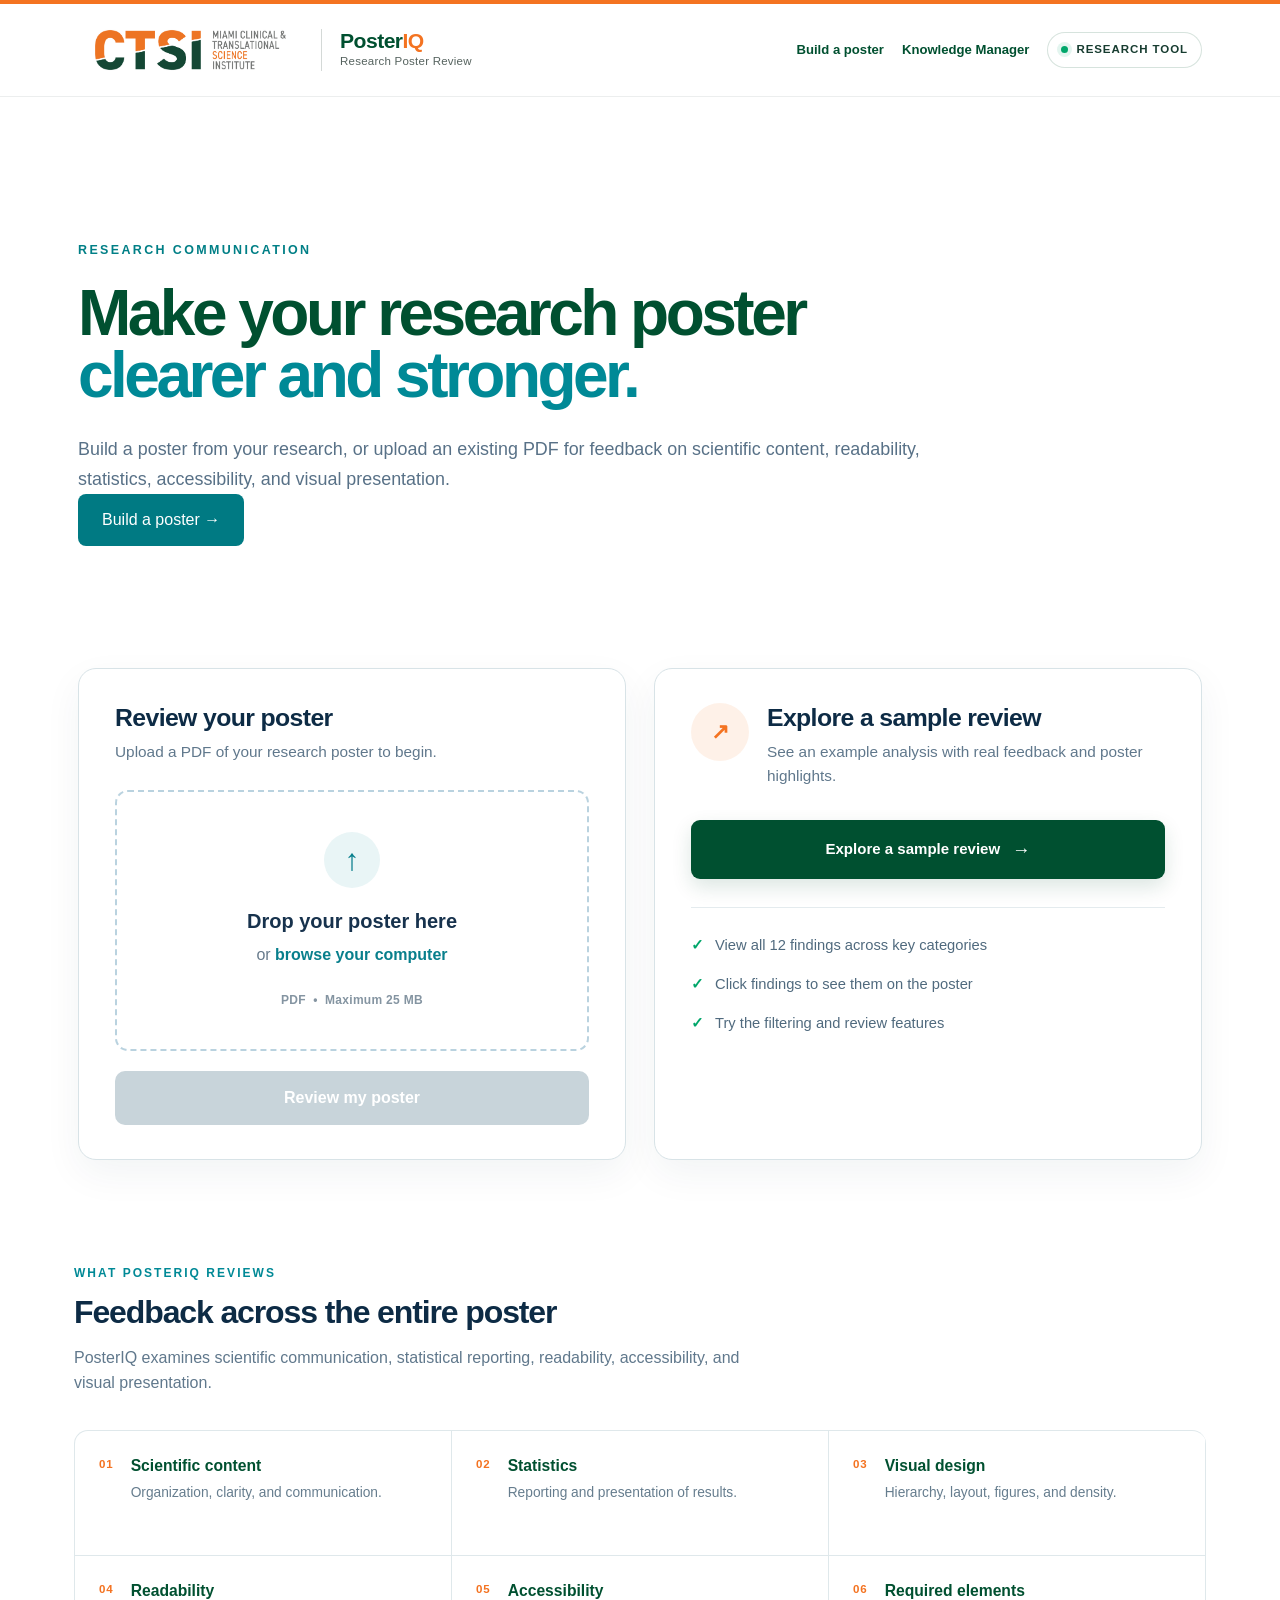
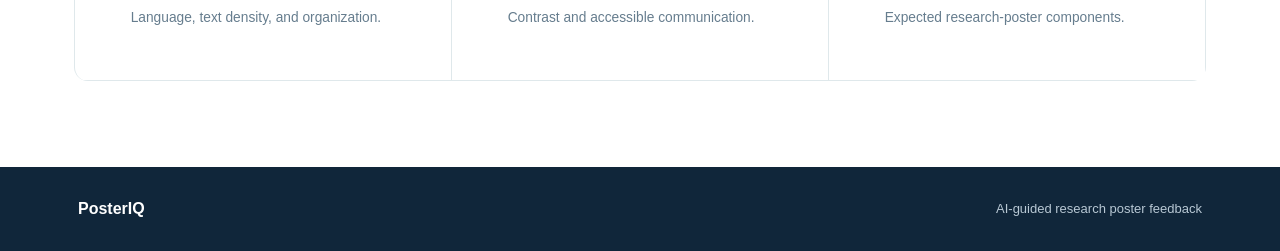
==== commit bc9748fa: "Add guided poster building with approved sections and editable layouts" ====
--- a/frontend/index.html
+++ b/frontend/index.html
@@ -7,7 +7,7 @@
 
     <title>PosterIQ | Research Poster Review</title>
 
-    <link rel="stylesheet" href="styles.css?v=7">
+    <link rel="stylesheet" href="styles.css?v=9">
 </head>
 
 <body>
@@ -43,6 +43,7 @@
 
             <div class="header-actions">
 
+                <a href="builder.html" class="knowledge-manager-link">Build a poster</a>
                 <a
                     href="knowledge.html"
                     class="knowledge-manager-link"
@@ -80,10 +81,11 @@
                 </h1>
 
                 <p class="hero-description">
-                    Upload your research poster and receive structured feedback
-                    on scientific content, readability, statistics, accessibility,
-                    and visual presentation.
+                    Build a poster from your research, or upload an existing PDF
+                    for feedback on scientific content, readability, statistics,
+                    accessibility, and visual presentation.
                 </p>
+                <a href="builder.html" class="primary-button" style="display:inline-block;text-decoration:none;padding:14px 24px;border-radius:8px;background:#007a83;color:white">Build a poster →</a>
 
             </div>
 
@@ -446,6 +448,10 @@
                         Preview suggested layout
                     </button>
                     <p id="mockupAvailability" class="mockup-help"></p>
+                    <div class="poster-view-controls">
+                        <strong id="previewModeLabel">Original poster</strong>
+                        <button id="viewPosterButton" class="secondary-button" type="button">Enlarge poster</button>
+                    </div>
 
                     <div
                         id="posterPreviewViewport"
@@ -670,8 +676,36 @@
 
     </footer>
 
-
-    <script src="mockup.js?v=2"></script>
+    <dialog id="posterViewer" class="poster-viewer" aria-labelledby="viewerTitle">
+        <header class="viewer-header">
+            <div><h2 id="viewerTitle">Poster preview</h2><p id="viewerModeLabel" role="status"></p></div>
+            <button id="closePosterViewer" class="secondary-button" type="button">Close preview</button>
+        </header>
+        <div class="viewer-toolbar">
+            <div class="viewer-mode-buttons" aria-label="Poster version">
+                <button id="viewerOriginalButton" class="secondary-button" type="button" aria-pressed="true">Original</button>
+                <button id="viewerMockupButton" class="secondary-button" type="button" aria-pressed="false">Suggested layout</button>
+            </div>
+            <label for="posterZoom">Zoom</label>
+            <select id="posterZoom"><option value="1">Fit poster</option><option value="1.5">150%</option><option value="2">200%</option><option value="3">300%</option><option value="4">400%</option></select>
+            <label class="viewer-highlight-control"><input id="highlightMockupEdits" type="checkbox" checked> Outline changed areas</label>
+            <span id="outlineStatus" class="mockup-help" role="status"></span>
+            <span id="viewerDownloadMount"></span>
+        </div>
+        <p id="downloadStatus" class="download-status" role="status" aria-live="polite"></p>
+        <div class="viewer-body">
+            <div id="viewerViewport" class="viewer-viewport" tabindex="0" aria-label="Zoomable poster; scroll to inspect details">
+                <div id="viewerStage" class="viewer-stage">
+                    <canvas id="largePosterCanvas" role="img" aria-label="Enlarged poster preview"></canvas>
+                    <div id="viewerEditHighlights" class="viewer-edit-highlights" aria-hidden="true"></div>
+                </div>
+            </div>
+            <aside id="viewerSidebar" class="viewer-sidebar" aria-label="Edit suggested changes"></aside>
+        </div>
+    </dialog>
+
+
+    <script src="mockup.js?v=7"></script>
     <script src="app.js?v=7"></script>
 
 </body>
--- a/frontend/styles.css
+++ b/frontend/styles.css
@@ -2863,3 +2863,46 @@
         font-size: 0.75rem;
     }
 }
+
+/* Poster inspection stays separate from the long list of recommendations. */
+.poster-view-controls { display: flex; align-items: center; justify-content: space-between; gap: 10px; padding: 8px 20px 14px; }
+#previewModeLabel { font-size: 13px; color: var(--teal-dark); }
+.poster-panel { top: 16px; max-height: calc(100dvh - 32px); overflow-y: auto; }
+.poster-preview-viewport { min-height: 0; max-height: 42vh; }
+body.poster-viewer-open { overflow: hidden; }
+.poster-viewer { position: fixed; inset: 12px; margin: 0 auto; width: min(1500px, calc(100vw - 24px)); height: calc(100dvh - 24px); max-width: none; max-height: none; padding: 0; border: 1px solid var(--border); border-radius: 14px; color: var(--text); background: white; }
+.poster-viewer[open] { display: flex; flex-direction: column; }
+.poster-viewer::backdrop { background: rgba(16, 38, 58, 0.7); }
+.viewer-header { display: flex; justify-content: space-between; align-items: center; gap: 12px; padding: 14px 20px; border-bottom: 1px solid var(--border); }
+.viewer-header h2 { margin: 0; font-size: 20px; }
+#viewerModeLabel { margin: 4px 0 0; font-size: 14px; font-weight: 600; color: var(--teal-dark); }
+.viewer-toolbar { display: flex; flex-wrap: wrap; align-items: center; gap: 12px; padding: 12px 20px; border-bottom: 1px solid var(--border); font-size: 14px; }
+.viewer-mode-buttons { display: flex; gap: 6px; }
+.viewer-mode-buttons button[aria-pressed="true"] { background: var(--teal); color: white; border-color: var(--teal); }
+.viewer-toolbar select { font: inherit; padding: 8px; border: 1px solid var(--border); border-radius: 6px; }
+.viewer-highlight-control { display: flex; align-items: center; gap: 5px; }
+#viewerDownloadMount { margin-left: auto; }
+.download-status { min-height: 30px; padding: 5px 20px; margin: 0; font-size: 13px; color: var(--teal-dark); }
+.viewer-body { flex: 1; min-height: 0; display: grid; grid-template-columns: minmax(0, 1fr) 300px; }
+.viewer-viewport { overflow: scroll; scrollbar-gutter: stable; min-width: 0; min-height: 0; padding: 16px; background: #edf1f3; }
+.viewer-stage { position: relative; margin: 0 auto; flex-shrink: 0; }
+#largePosterCanvas { display: block; width: 100%; height: 100%; }
+.viewer-edit-highlights { position: absolute; inset: 0; pointer-events: none; z-index: 1; }
+.viewer-edit-highlight { position: absolute; border: 3px solid #bc5100; background: rgba(255, 190, 60, .18); box-shadow: 0 0 0 2px white; }
+.viewer-edit-badge { position: absolute; top: 0; left: 0; background: #bc5100; color: white; font: bold 12px sans-serif; padding: 3px 5px; }
+.viewer-sidebar { overflow-y: auto; min-width: 0; min-height: 0; border-left: 1px solid var(--border); }
+.viewer-sidebar .mockup-editor { border-top: 0; }
+.viewer-original .viewer-body { grid-template-columns: minmax(0, 1fr); }
+.viewer-original .viewer-sidebar { display: none; }
+@media (max-width: 850px) { .poster-panel { max-height: none; } }
+@media (max-width: 700px) {
+    .viewer-header { padding: 10px 12px; }
+    .viewer-header h2 { font-size: 18px; }
+    .viewer-toolbar { padding: 10px 12px; gap: 8px; }
+    .viewer-mode-buttons { width: 100%; }
+    #viewerDownloadMount { margin-left: 0; }
+    .viewer-body { grid-template-columns: minmax(0, 1fr); grid-template-rows: minmax(160px, 1fr) minmax(120px, .7fr); }
+    .viewer-original .viewer-body { grid-template-rows: minmax(0, 1fr); }
+    .viewer-sidebar { border-left: 0; border-top: 1px solid var(--border); }
+    .download-status { padding-left: 12px; padding-right: 12px; }
+}
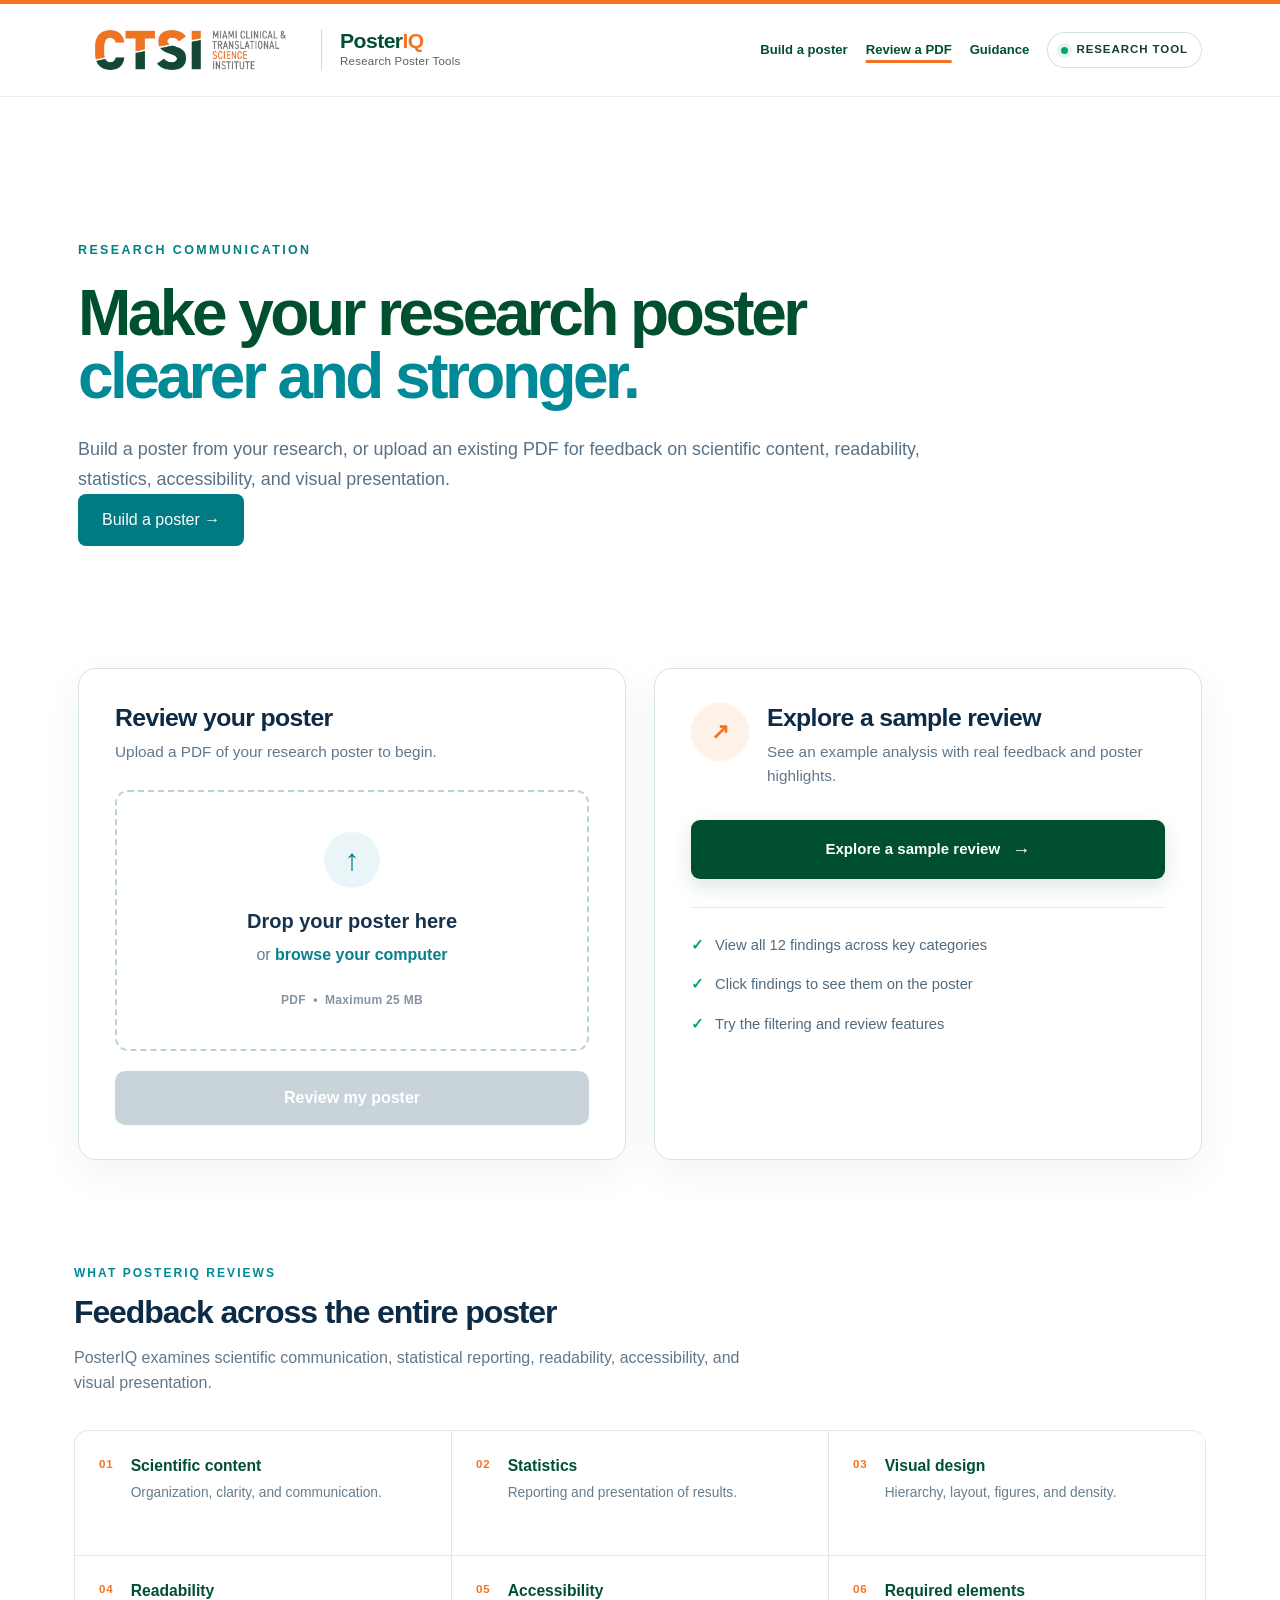
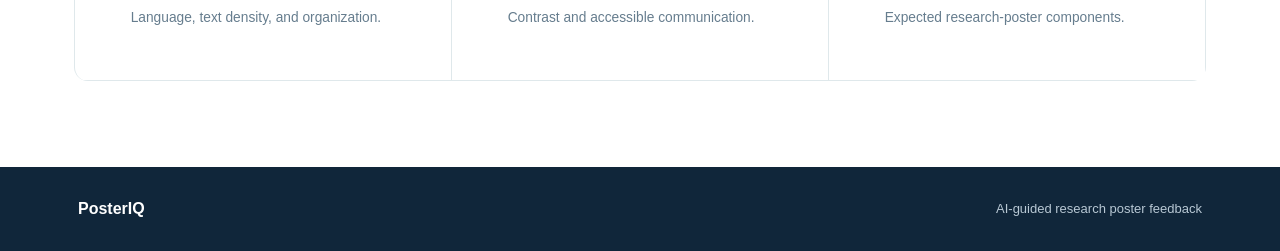
==== commit cc045e83: "Unify site headers and apply institutional branding to poster templates" ====
--- a/frontend/index.html
+++ b/frontend/index.html
@@ -7,57 +7,26 @@
 
     <title>PosterIQ | Research Poster Review</title>
 
-    <link rel="stylesheet" href="styles.css?v=9">
+    <link rel="stylesheet" href="styles.css?v=10">
+    <link rel="icon" type="image/svg+xml" sizes="any" href="assets/favicon.svg?v=1">
+    <meta name="theme-color" content="#005030">
 </head>
 
 <body>
 
-    <header class="site-header">
+        <header class="site-header">
         <div class="header-inner">
-
-            <a href="#" class="brand institutional-brand">
-
-                <img
-                    src="assets/ctsi-logo.jpg"
-                    alt="Miami Clinical and Translational Science Institute"
-                    class="ctsi-logo"
-                >
-
-                <span
-                    class="brand-divider"
-                    aria-hidden="true"
-                ></span>
-
-                <span class="product-brand">
-                    <strong>
-                        Poster<span>IQ</span>
-                    </strong>
-
-                    <small>
-                        Research Poster Review
-                    </small>
-                </span>
-
+            <a href="index.html" class="brand institutional-brand" aria-label="PosterIQ home">
+                <img src="assets/ctsi-logo.jpg" alt="Miami Clinical and Translational Science Institute" class="ctsi-logo">
+                <span class="brand-divider" aria-hidden="true"></span>
+                <span class="product-brand"><strong>Poster<span>IQ</span></strong><small>Research Poster Tools</small></span>
             </a>
-
-
-            <div class="header-actions">
-
+            <nav class="header-actions" aria-label="Main navigation">
                 <a href="builder.html" class="knowledge-manager-link">Build a poster</a>
-                <a
-                    href="knowledge.html"
-                    class="knowledge-manager-link"
-                >
-                    Knowledge Manager
-                </a>
-
-                <div class="header-badge">
-                    <span class="header-badge-dot"></span>
-                    Research Tool
-                </div>
-
-            </div>
-
+                <a href="index.html" class="knowledge-manager-link" aria-current="page">Review a PDF</a>
+                <a href="knowledge.html" class="knowledge-manager-link">Guidance</a>
+                <span class="header-badge"><span class="header-badge-dot" aria-hidden="true"></span>Research Tool</span>
+            </nav>
         </div>
     </header>
 
--- a/frontend/styles.css
+++ b/frontend/styles.css
@@ -1,4 +1,7 @@
 :root {
+    --brand-green: #005030;
+    --brand-orange: #f47321;
+    --brand-tint: #f2f7f4;
     --navy: #17324d;
     --navy-dark: #10263a;
     --teal: #087f8c;
@@ -2906,3 +2909,16 @@
     .viewer-sidebar { border-left: 0; border-top: 1px solid var(--border); }
     .download-status { padding-left: 12px; padding-right: 12px; }
 }
+
+/* Shared institutional navigation on review, builder and guidance pages. */
+.site-header .header-inner { gap: 20px; flex-wrap: wrap; padding-top: 18px; padding-bottom: 18px; }
+.site-header .institutional-brand { flex-shrink: 0; }
+.site-header .header-actions { flex-wrap: wrap; }
+.site-header .knowledge-manager-link { color: var(--brand-green); }
+.site-header .knowledge-manager-link[aria-current="page"] { text-decoration: underline; text-decoration-color: var(--brand-orange); text-decoration-thickness: 3px; text-underline-offset: 6px; }
+@media (max-width: 700px) {
+    .site-header .header-inner { padding: 16px 18px; gap: 18px; }
+    .site-header .institutional-brand { gap: 12px; }
+    .site-header .ctsi-logo { width: min(42vw, 175px); }
+    .site-header .header-actions { gap: 18px; }
+}
